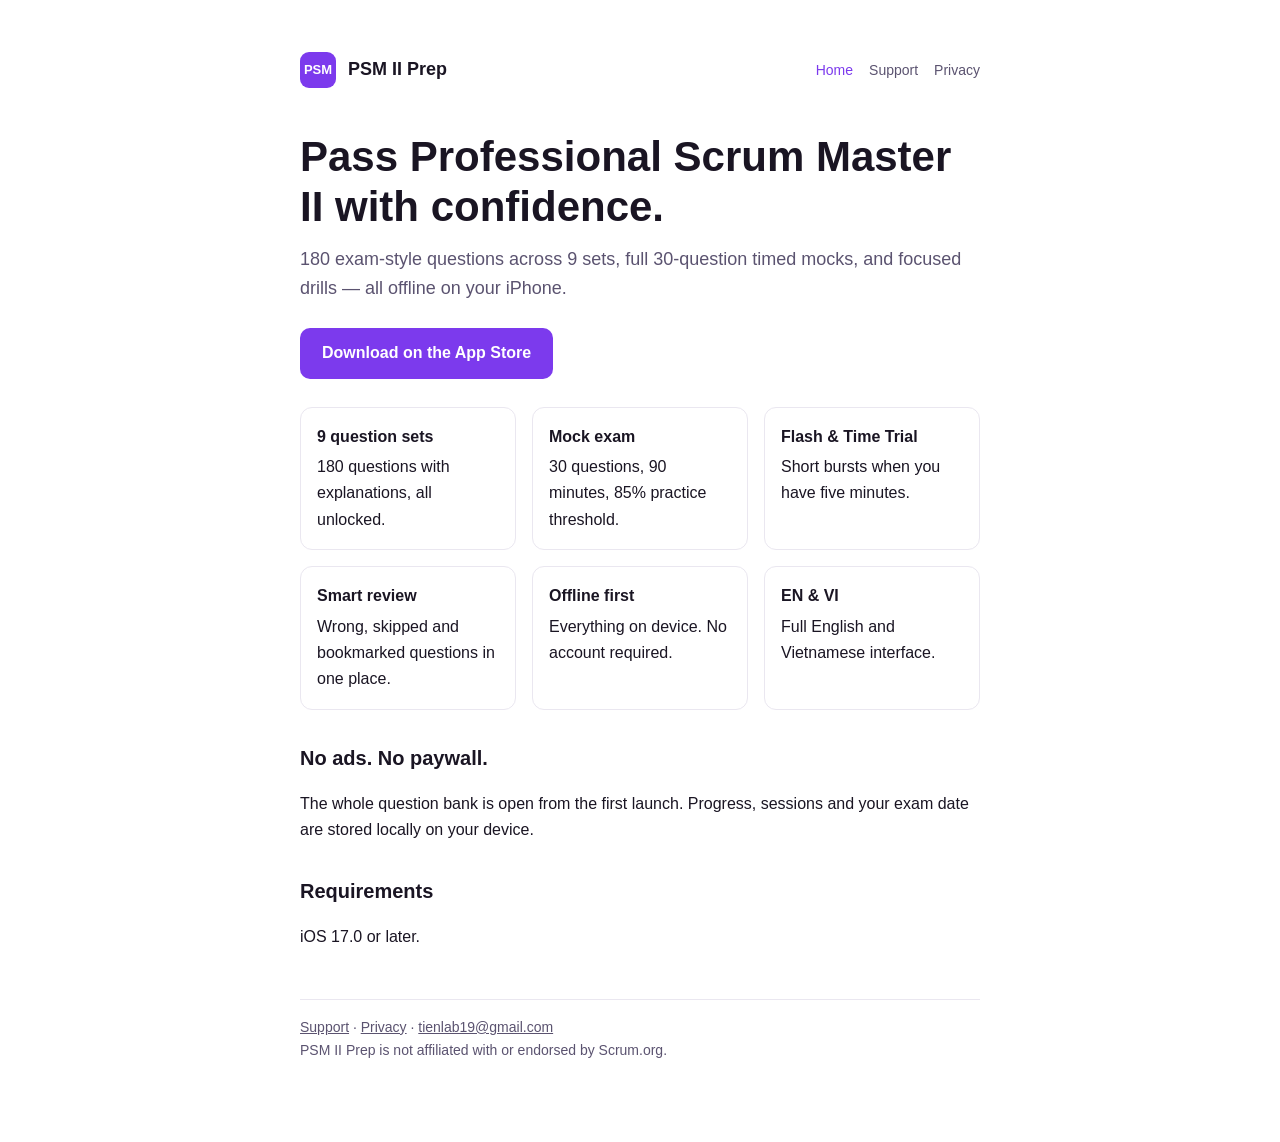
==== index.html @ cbecf3bd "Landing, support and privacy pages" ====
<!doctype html><html lang="en"><meta charset="utf-8">
<meta name="viewport" content="width=device-width,initial-scale=1">
<title>PSM II Prep — Professional Scrum Master II practice</title>
<meta name="description" content="180 Professional Scrum Master II practice questions, timed mock exams, flash challenges. Offline, no ads, no paywall.">
<link rel="stylesheet" href="style.css">
<div class="wrap">
<header><span class="logo">PSM</span><b>PSM II Prep</b>
<nav style="margin-left:auto"><a href="/" aria-current="page">Home</a><a href="/support.html">Support</a><a href="/privacy.html">Privacy</a></nav></header>

<h1>Pass Professional Scrum Master II with confidence.</h1>
<p class="lead">180 exam-style questions across 9 sets, full 30-question timed mocks, and focused drills — all offline on your iPhone.</p>
<p><a class="btn" href="#">Download on the App Store</a></p>

<div class="grid">
<div class="card"><b>9 question sets</b>180 questions with explanations, all unlocked.</div>
<div class="card"><b>Mock exam</b>30 questions, 90 minutes, 85% practice threshold.</div>
<div class="card"><b>Flash &amp; Time Trial</b>Short bursts when you have five minutes.</div>
<div class="card"><b>Smart review</b>Wrong, skipped and bookmarked questions in one place.</div>
<div class="card"><b>Offline first</b>Everything on device. No account required.</div>
<div class="card"><b>EN &amp; VI</b>Full English and Vietnamese interface.</div>
</div>

<h2>No ads. No paywall.</h2>
<p>The whole question bank is open from the first launch. Progress, sessions and your exam date are stored locally on your device.</p>

<h2>Requirements</h2>
<p>iOS 17.0 or later.</p>

<footer><a href="/support.html">Support</a> · <a href="/privacy.html">Privacy</a> · <a href="mailto:tienlab19@gmail.com">tienlab19@gmail.com</a><br>PSM II Prep is not affiliated with or endorsed by Scrum.org.</footer>
</div></html>
---- style.css ----
:root { --p:#7C3AED; --t:#1a1523; --m:#5b5370; }
* { box-sizing:border-box }
body { margin:0; font:16px/1.65 -apple-system,BlinkMacSystemFont,"Segoe UI",Roboto,sans-serif; color:var(--t); background:#fff }
.wrap { max-width:720px; margin:0 auto; padding:32px 20px 80px }
header { display:flex; align-items:center; gap:12px; padding:20px 0 }
header b { font-size:18px }
nav a { color:var(--m); text-decoration:none; margin-left:16px; font-size:14px }
nav a:hover, nav a[aria-current] { color:var(--p) }
.logo { width:36px; height:36px; border-radius:9px; background:var(--p); color:#fff; display:grid; place-items:center; font-weight:700; font-size:13px }
h1 { font-size:clamp(28px,5vw,42px); line-height:1.2; margin:24px 0 12px }
h2 { font-size:20px; margin:32px 0 8px }
.lead { font-size:18px; color:var(--m); margin:0 0 24px }
.btn { display:inline-block; background:var(--p); color:#fff; text-decoration:none; padding:12px 22px; border-radius:10px; font-weight:600 }
ul { padding-left:20px } li { margin:6px 0 }
.grid { display:grid; gap:16px; grid-template-columns:repeat(auto-fit,minmax(200px,1fr)); margin:28px 0 }
.card { border:1px solid #eae7f0; border-radius:12px; padding:16px }
.card b { display:block; margin-bottom:4px }
footer { border-top:1px solid #eae7f0; margin-top:48px; padding-top:16px; color:var(--m); font-size:14px }
footer a { color:var(--m) }
code { background:#f4f1fa; padding:2px 6px; border-radius:5px; font-size:14px }
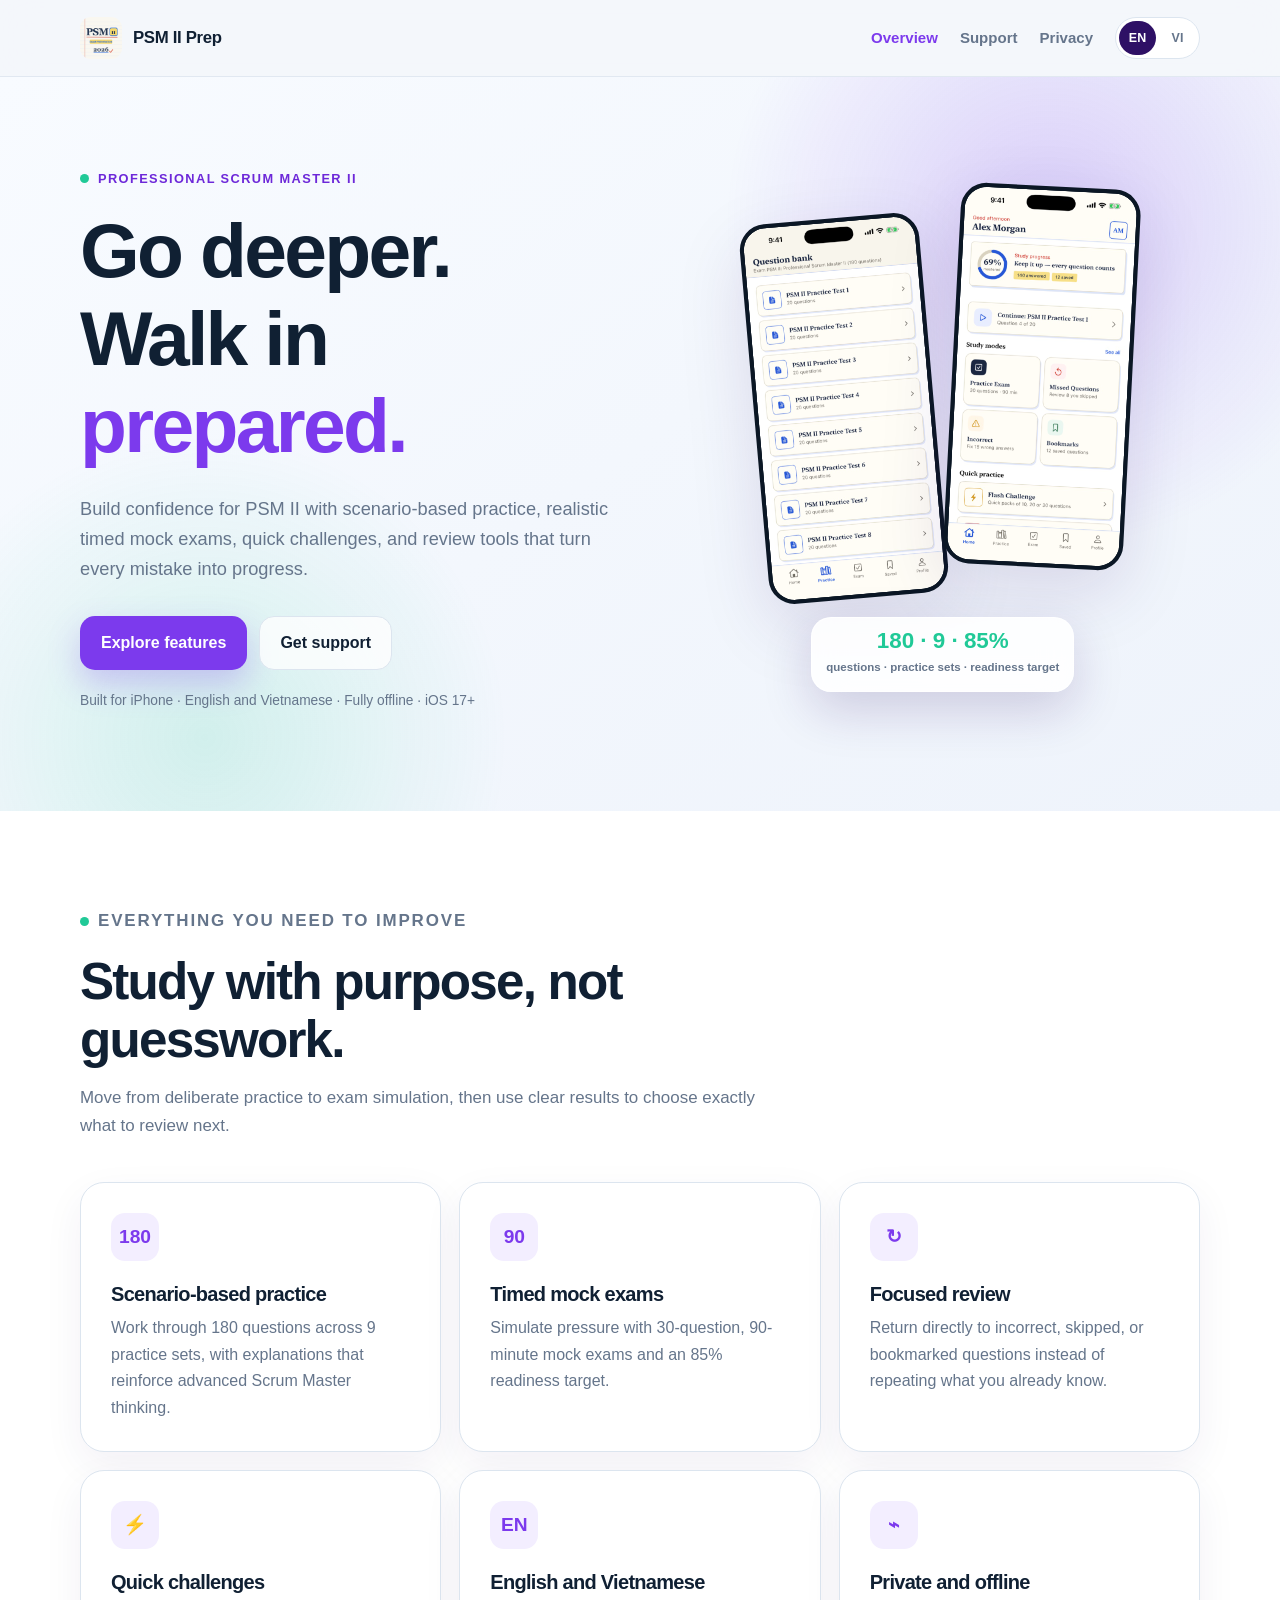
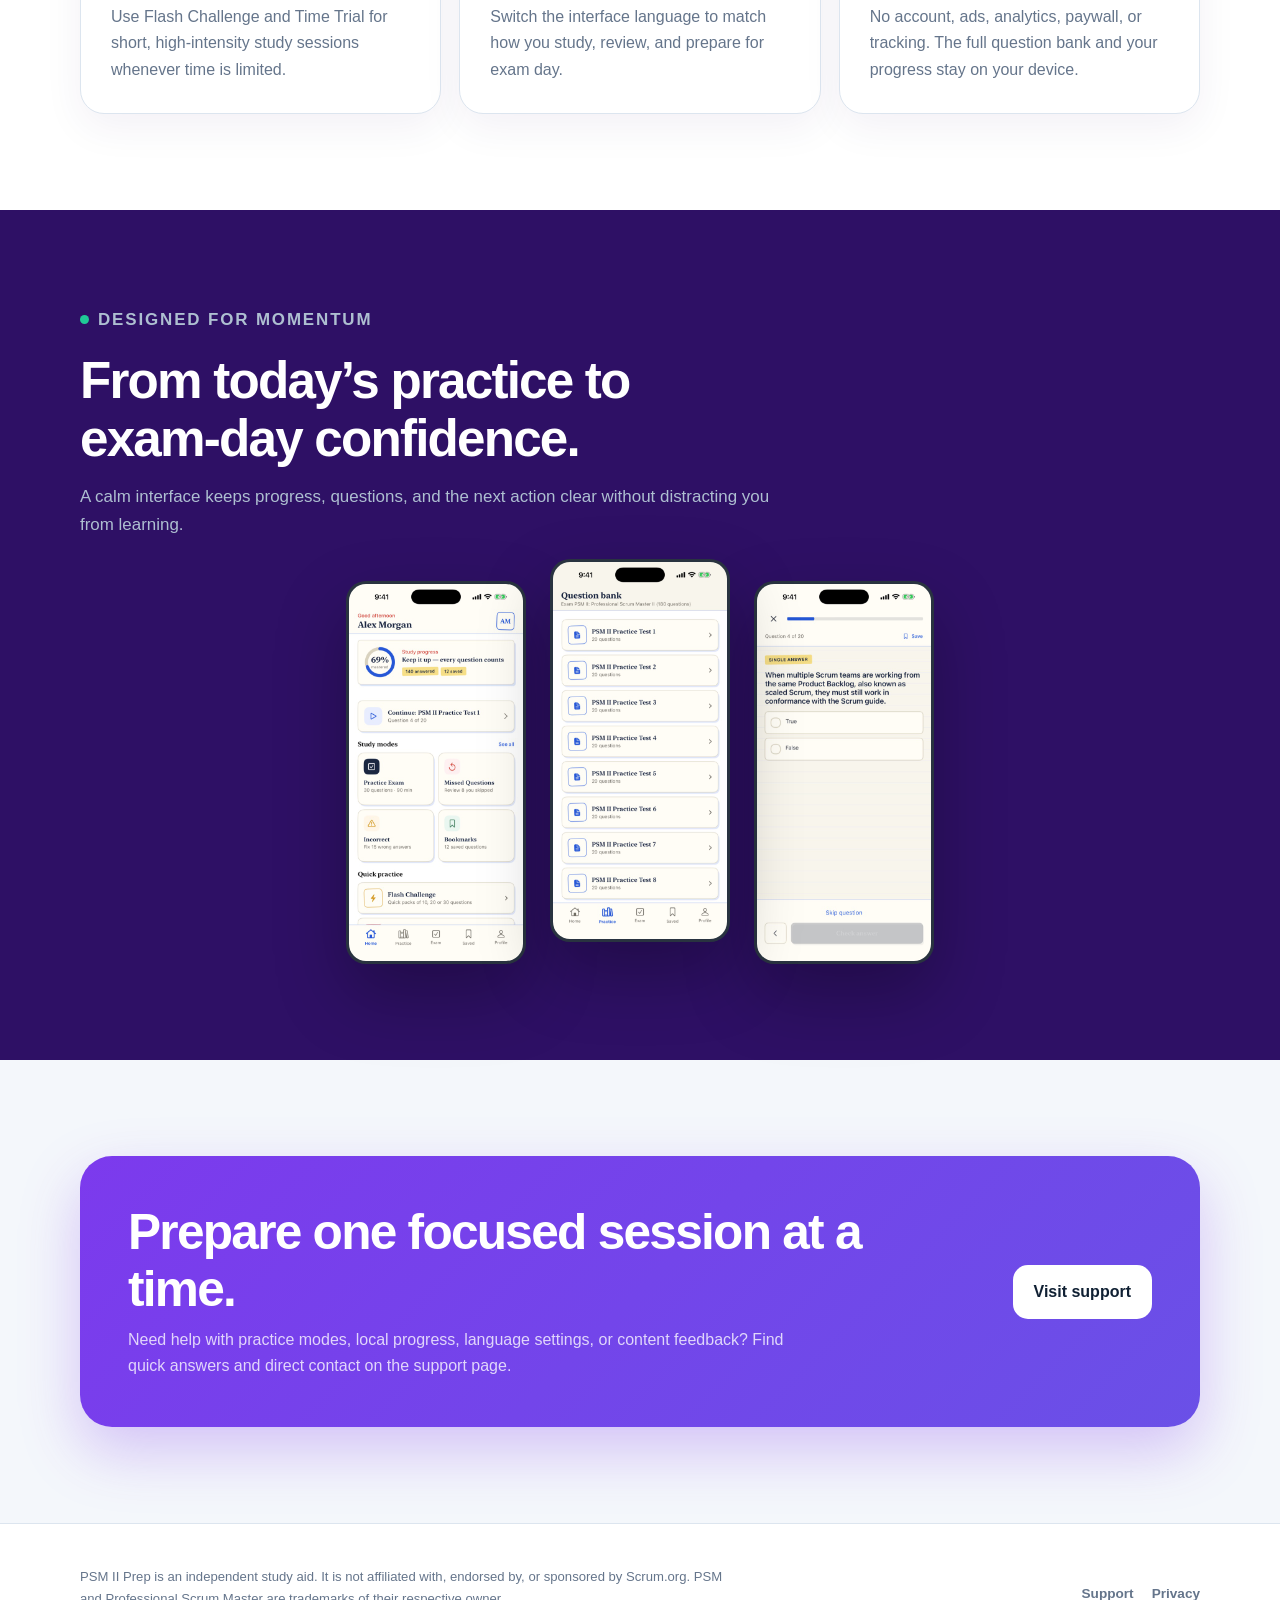
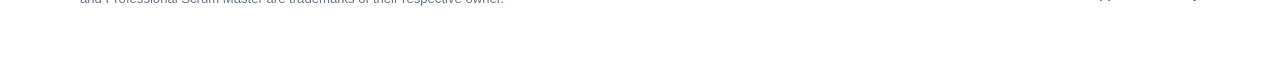
==== commit 421a062f: "Redesign PSM II Prep landing pages" ====
--- a/index.html
+++ b/index.html
@@ -1,30 +1,161 @@
-<!doctype html><html lang="en"><meta charset="utf-8">
-<meta name="viewport" content="width=device-width,initial-scale=1">
-<title>PSM II Prep — Professional Scrum Master II practice</title>
-<meta name="description" content="180 Professional Scrum Master II practice questions, timed mock exams, flash challenges. Offline, no ads, no paywall.">
-<link rel="stylesheet" href="style.css">
-<div class="wrap">
-<header><span class="logo">PSM</span><b>PSM II Prep</b>
-<nav style="margin-left:auto"><a href="/" aria-current="page">Home</a><a href="/support.html">Support</a><a href="/privacy.html">Privacy</a></nav></header>
+<!doctype html>
+<html lang="en">
+<head>
+  <meta charset="utf-8">
+  <meta name="viewport" content="width=device-width, initial-scale=1">
+  <meta name="description" content="PSM II Prep helps you prepare for Professional Scrum Master II with 180 practice questions, timed mock exams, quick challenges, and focused review.">
+  <meta name="theme-color" content="#2e1065">
+  <meta property="og:title" content="PSM II Prep — Focused PSM II preparation">
+  <meta property="og:description" content="Practice with purpose. Simulate exam day. Review what matters.">
+  <meta property="og:type" content="website">
+  <meta property="og:image" content="assets/app-icon.png">
+  <title data-page-title-en="PSM II Prep — Focused PSM II preparation" data-page-title-vi="PSM II Prep — Luyện thi PSM II tập trung">PSM II Prep — Focused PSM II preparation</title>
+  <link rel="icon" href="assets/app-icon.png">
+  <link rel="canonical" href="https://tienlab19.github.io/psm2-site/">
+  <link rel="stylesheet" href="assets/style.css?v=20260925">
+  <script src="assets/site.js" defer></script>
+</head>
+<body data-language="en">
+  <a class="skip-link" href="#main">Skip to content</a>
+  <header class="site-header">
+    <nav class="nav container" aria-label="Main navigation">
+      <a class="brand" href="index.html">
+        <img src="assets/app-icon.png" alt="" width="42" height="42">
+        <span>PSM II Prep</span>
+      </a>
+      <div class="nav-actions">
+        <div class="nav-links">
+          <a href="index.html" aria-current="page"><span data-copy="en">Overview</span><span data-copy="vi">Tổng quan</span></a>
+          <a href="support.html"><span data-copy="en">Support</span><span data-copy="vi">Hỗ trợ</span></a>
+          <a href="privacy.html"><span data-copy="en">Privacy</span><span data-copy="vi">Quyền riêng tư</span></a>
+        </div>
+        <div class="language-switcher" aria-label="Language">
+          <button type="button" data-language-button="en" aria-pressed="true">EN</button>
+          <button type="button" data-language-button="vi" aria-pressed="false">VI</button>
+        </div>
+      </div>
+    </nav>
+  </header>
 
-<h1>Pass Professional Scrum Master II with confidence.</h1>
-<p class="lead">180 exam-style questions across 9 sets, full 30-question timed mocks, and focused drills — all offline on your iPhone.</p>
-<p><a class="btn" href="#">Download on the App Store</a></p>
+  <main id="main">
+    <section class="hero">
+      <div class="hero-grid container">
+        <div>
+          <p class="eyebrow">Professional Scrum Master II</p>
+          <div data-copy="en">
+            <h1>Go deeper. Walk in <span>prepared.</span></h1>
+            <p class="hero-copy">Build confidence for PSM II with scenario-based practice, realistic timed mock exams, quick challenges, and review tools that turn every mistake into progress.</p>
+          </div>
+          <div data-copy="vi">
+            <h1>Hiểu sâu hơn. Vào thi <span>tự tin.</span></h1>
+            <p class="hero-copy">Tự tin chinh phục PSM II với câu hỏi tình huống, đề thi có giờ, thử thách nhanh và công cụ ôn tập giúp biến mỗi lỗi sai thành tiến bộ.</p>
+          </div>
+          <div class="button-row">
+            <a class="button button-primary" href="#features"><span data-copy="en">Explore features</span><span data-copy="vi">Khám phá tính năng</span></a>
+            <a class="button button-secondary" href="support.html"><span data-copy="en">Get support</span><span data-copy="vi">Nhận hỗ trợ</span></a>
+          </div>
+          <p class="hero-note"><span data-copy="en">Built for iPhone · English and Vietnamese · Fully offline · iOS 17+</span><span data-copy="vi">Dành cho iPhone · Tiếng Anh và tiếng Việt · Hoàn toàn ngoại tuyến · iOS 17+</span></p>
+        </div>
+        <div class="phone-stage" aria-label="PSM II Prep app screenshots">
+          <div class="phone phone-secondary"><img src="assets/exam.jpg" alt="PSM II Prep question bank" width="560" height="1217"></div>
+          <div class="phone phone-primary"><img src="assets/home.jpg" alt="PSM II Prep study dashboard" width="560" height="1217"></div>
+          <div class="stat-card"><strong>180 · 9 · 85%</strong><span data-copy="en">questions · practice sets · readiness target</span><span data-copy="vi">câu hỏi · bộ luyện tập · mục tiêu sẵn sàng</span></div>
+        </div>
+      </div>
+    </section>
 
-<div class="grid">
-<div class="card"><b>9 question sets</b>180 questions with explanations, all unlocked.</div>
-<div class="card"><b>Mock exam</b>30 questions, 90 minutes, 85% practice threshold.</div>
-<div class="card"><b>Flash &amp; Time Trial</b>Short bursts when you have five minutes.</div>
-<div class="card"><b>Smart review</b>Wrong, skipped and bookmarked questions in one place.</div>
-<div class="card"><b>Offline first</b>Everything on device. No account required.</div>
-<div class="card"><b>EN &amp; VI</b>Full English and Vietnamese interface.</div>
-</div>
+    <section class="section section-white" id="features">
+      <div class="container">
+        <div class="section-heading" data-copy="en">
+          <p class="eyebrow">Everything you need to improve</p>
+          <h2>Study with purpose, not guesswork.</h2>
+          <p>Move from deliberate practice to exam simulation, then use clear results to choose exactly what to review next.</p>
+        </div>
+        <div class="section-heading" data-copy="vi">
+          <p class="eyebrow">Đủ công cụ để tiến bộ</p>
+          <h2>Học có mục tiêu, không học mò.</h2>
+          <p>Đi từ luyện tập có chủ đích đến mô phỏng bài thi, rồi dùng kết quả rõ ràng để biết chính xác nội dung cần ôn tiếp.</p>
+        </div>
+        <div class="feature-grid">
+          <article class="feature-card">
+            <span class="icon">180</span>
+            <h3><span data-copy="en">Scenario-based practice</span><span data-copy="vi">Luyện câu hỏi tình huống</span></h3>
+            <p><span data-copy="en">Work through 180 questions across 9 practice sets, with explanations that reinforce advanced Scrum Master thinking.</span><span data-copy="vi">Luyện 180 câu hỏi trong 9 bộ đề, kèm giải thích giúp củng cố tư duy Scrum Master nâng cao.</span></p>
+          </article>
+          <article class="feature-card">
+            <span class="icon">90</span>
+            <h3><span data-copy="en">Timed mock exams</span><span data-copy="vi">Thi thử có giờ</span></h3>
+            <p><span data-copy="en">Simulate pressure with 30-question, 90-minute mock exams and an 85% readiness target.</span><span data-copy="vi">Mô phỏng áp lực với đề thi thử 30 câu trong 90 phút và mục tiêu sẵn sàng 85%.</span></p>
+          </article>
+          <article class="feature-card">
+            <span class="icon">↻</span>
+            <h3><span data-copy="en">Focused review</span><span data-copy="vi">Ôn tập trọng tâm</span></h3>
+            <p><span data-copy="en">Return directly to incorrect, skipped, or bookmarked questions instead of repeating what you already know.</span><span data-copy="vi">Quay lại ngay câu sai, câu bỏ qua hoặc câu đã đánh dấu thay vì lặp lại nội dung bạn đã nắm.</span></p>
+          </article>
+          <article class="feature-card">
+            <span class="icon">⚡</span>
+            <h3><span data-copy="en">Quick challenges</span><span data-copy="vi">Thử thách nhanh</span></h3>
+            <p><span data-copy="en">Use Flash Challenge and Time Trial for short, high-intensity study sessions whenever time is limited.</span><span data-copy="vi">Dùng Flash Challenge và Time Trial cho các phiên luyện ngắn, cường độ cao khi thời gian có hạn.</span></p>
+          </article>
+          <article class="feature-card">
+            <span class="icon">EN</span>
+            <h3><span data-copy="en">English and Vietnamese</span><span data-copy="vi">Tiếng Anh và tiếng Việt</span></h3>
+            <p><span data-copy="en">Switch the interface language to match how you study, review, and prepare for exam day.</span><span data-copy="vi">Chuyển ngôn ngữ giao diện phù hợp với cách bạn học, ôn tập và chuẩn bị cho ngày thi.</span></p>
+          </article>
+          <article class="feature-card">
+            <span class="icon">⌁</span>
+            <h3><span data-copy="en">Private and offline</span><span data-copy="vi">Riêng tư và ngoại tuyến</span></h3>
+            <p><span data-copy="en">No account, ads, analytics, paywall, or tracking. The full question bank and your progress stay on your device.</span><span data-copy="vi">Không tài khoản, quảng cáo, phân tích, paywall hay theo dõi. Toàn bộ câu hỏi và tiến độ ở lại trên thiết bị.</span></p>
+          </article>
+        </div>
+      </div>
+    </section>
 
-<h2>No ads. No paywall.</h2>
-<p>The whole question bank is open from the first launch. Progress, sessions and your exam date are stored locally on your device.</p>
+    <section class="section section-dark">
+      <div class="container">
+        <div class="section-heading" data-copy="en">
+          <p class="eyebrow">Designed for momentum</p>
+          <h2>From today’s practice to exam-day confidence.</h2>
+          <p>A calm interface keeps progress, questions, and the next action clear without distracting you from learning.</p>
+        </div>
+        <div class="section-heading" data-copy="vi">
+          <p class="eyebrow">Thiết kế để duy trì đà học</p>
+          <h2>Từ buổi luyện hôm nay đến sự tự tin ngày thi.</h2>
+          <p>Giao diện rõ ràng giữ tiến độ, câu hỏi và bước tiếp theo luôn dễ thấy mà không làm bạn phân tâm.</p>
+        </div>
+        <div class="screenshots" role="region" aria-label="PSM II Prep screenshots" tabindex="0">
+          <div class="screenshot-card"><img src="assets/home.jpg" alt="Study progress and practice modes" width="560" height="1217" loading="lazy"></div>
+          <div class="screenshot-card"><img src="assets/exam.jpg" alt="PSM II question bank and practice sets" width="560" height="1217" loading="lazy"></div>
+          <div class="screenshot-card"><img src="assets/results.jpg" alt="Practice result and answer review" width="560" height="1217" loading="lazy"></div>
+        </div>
+      </div>
+    </section>
 
-<h2>Requirements</h2>
-<p>iOS 17.0 or later.</p>
+    <section class="section">
+      <div class="container">
+        <div class="cta-panel">
+          <div data-copy="en">
+            <h2>Prepare one focused session at a time.</h2>
+            <p>Need help with practice modes, local progress, language settings, or content feedback? Find quick answers and direct contact on the support page.</p>
+          </div>
+          <div data-copy="vi">
+            <h2>Tiến bộ qua từng phiên học tập trung.</h2>
+            <p>Cần trợ giúp về chế độ luyện, tiến độ trên máy, ngôn ngữ hoặc góp ý nội dung? Trang hỗ trợ có câu trả lời nhanh và kênh liên hệ trực tiếp.</p>
+          </div>
+          <a class="button" href="support.html"><span data-copy="en">Visit support</span><span data-copy="vi">Đến trang hỗ trợ</span></a>
+        </div>
+      </div>
+    </section>
+  </main>
 
-<footer><a href="/support.html">Support</a> · <a href="/privacy.html">Privacy</a> · <a href="mailto:tienlab19@gmail.com">tienlab19@gmail.com</a><br>PSM II Prep is not affiliated with or endorsed by Scrum.org.</footer>
-</div></html>
+  <footer class="site-footer">
+    <div class="footer-grid container">
+      <p class="footer-copy"><span data-copy="en">PSM II Prep is an independent study aid. It is not affiliated with, endorsed by, or sponsored by Scrum.org. PSM and Professional Scrum Master are trademarks of their respective owner.</span><span data-copy="vi">PSM II Prep là công cụ học tập độc lập, không liên kết, không được chứng thực hoặc tài trợ bởi Scrum.org. PSM và Professional Scrum Master là nhãn hiệu của chủ sở hữu tương ứng.</span></p>
+      <div class="footer-links">
+        <a href="support.html"><span data-copy="en">Support</span><span data-copy="vi">Hỗ trợ</span></a>
+        <a href="privacy.html"><span data-copy="en">Privacy</span><span data-copy="vi">Quyền riêng tư</span></a>
+      </div>
+    </div>
+  </footer>
+</body>
+</html>
--- a/assets/style.css
+++ b/assets/style.css
@@ -0,0 +1,805 @@
+:root {
+  color-scheme: light;
+  --navy: #2e1065;
+  --navy-soft: #4c1d95;
+  --blue: #7c3aed;
+  --blue-dark: #6d28d9;
+  --blue-pale: #f3eeff;
+  --mint: #20c997;
+  --ink: #102033;
+  --muted: #65758b;
+  --line: #dce5ef;
+  --surface: #ffffff;
+  --canvas: #f4f7fb;
+  --shadow: 0 24px 70px rgba(46, 16, 101, 0.13);
+  --radius: 24px;
+}
+
+* {
+  box-sizing: border-box;
+}
+
+html {
+  scroll-behavior: smooth;
+}
+
+body {
+  margin: 0;
+  color: var(--ink);
+  background: var(--canvas);
+  font-family: -apple-system, BlinkMacSystemFont, "Segoe UI", sans-serif;
+  line-height: 1.65;
+  -webkit-font-smoothing: antialiased;
+}
+
+body[data-language="en"] [data-copy="vi"],
+body[data-language="vi"] [data-copy="en"] {
+  display: none !important;
+}
+
+a {
+  color: inherit;
+}
+
+img {
+  display: block;
+  max-width: 100%;
+  height: auto;
+}
+
+.skip-link {
+  position: fixed;
+  top: 12px;
+  left: 12px;
+  z-index: 100;
+  padding: 10px 14px;
+  border-radius: 10px;
+  color: #fff;
+  background: var(--navy);
+  transform: translateY(-160%);
+}
+
+.skip-link:focus {
+  transform: translateY(0);
+}
+
+.container {
+  width: min(1120px, calc(100% - 40px));
+  margin-inline: auto;
+}
+
+.site-header {
+  position: sticky;
+  top: 0;
+  z-index: 20;
+  border-bottom: 1px solid rgba(220, 229, 239, 0.8);
+  background: rgba(244, 247, 251, 0.9);
+  backdrop-filter: blur(18px);
+}
+
+.nav {
+  display: flex;
+  min-height: 76px;
+  align-items: center;
+  justify-content: space-between;
+  gap: 24px;
+}
+
+.brand {
+  display: inline-flex;
+  align-items: center;
+  gap: 11px;
+  color: var(--ink);
+  font-size: 1.05rem;
+  font-weight: 800;
+  text-decoration: none;
+  letter-spacing: -0.02em;
+}
+
+.brand img {
+  width: 42px;
+  height: 42px;
+  border-radius: 11px;
+}
+
+.nav-actions,
+.nav-links,
+.language-switcher {
+  display: flex;
+  align-items: center;
+}
+
+.nav-actions {
+  gap: 22px;
+}
+
+.nav-links {
+  gap: 22px;
+}
+
+.nav-links a {
+  color: var(--muted);
+  font-size: 0.94rem;
+  font-weight: 700;
+  text-decoration: none;
+}
+
+.nav-links a:hover,
+.nav-links a[aria-current="page"] {
+  color: var(--blue);
+}
+
+.language-switcher {
+  gap: 3px;
+  padding: 3px;
+  border: 1px solid var(--line);
+  border-radius: 999px;
+  background: var(--surface);
+}
+
+.language-switcher button {
+  min-width: 37px;
+  border: 0;
+  border-radius: 999px;
+  padding: 7px 9px;
+  color: var(--muted);
+  background: transparent;
+  cursor: pointer;
+  font: inherit;
+  font-size: 0.78rem;
+  font-weight: 800;
+}
+
+.language-switcher button.is-active {
+  color: #fff;
+  background: var(--navy);
+}
+
+.hero {
+  position: relative;
+  overflow: hidden;
+  padding: 88px 0 98px;
+  background:
+    radial-gradient(circle at 82% 20%, rgba(124, 58, 237, 0.22), transparent 27%),
+    radial-gradient(circle at 16% 90%, rgba(32, 201, 151, 0.16), transparent 24%),
+    linear-gradient(145deg, #f8fbff 0%, #eef3fb 100%);
+}
+
+.hero-grid {
+  display: grid;
+  grid-template-columns: 1.02fr 0.98fr;
+  align-items: center;
+  gap: 70px;
+}
+
+.eyebrow {
+  display: inline-flex;
+  align-items: center;
+  gap: 9px;
+  margin: 0 0 18px;
+  color: var(--blue-dark);
+  font-size: 0.8rem;
+  font-weight: 850;
+  letter-spacing: 0.11em;
+  text-transform: uppercase;
+}
+
+.eyebrow::before {
+  width: 9px;
+  height: 9px;
+  border-radius: 50%;
+  background: var(--mint);
+  content: "";
+}
+
+h1,
+h2,
+h3,
+p {
+  margin-top: 0;
+}
+
+h1,
+h2,
+h3 {
+  line-height: 1.14;
+  letter-spacing: -0.035em;
+}
+
+h1 {
+  max-width: 760px;
+  margin-bottom: 24px;
+  font-size: clamp(3rem, 6vw, 5.7rem);
+}
+
+.hero h1 span,
+.page-hero h1 span {
+  color: var(--blue);
+}
+
+.hero-copy {
+  max-width: 625px;
+  margin-bottom: 32px;
+  color: var(--muted);
+  font-size: 1.14rem;
+}
+
+.button-row {
+  display: flex;
+  flex-wrap: wrap;
+  gap: 12px;
+}
+
+.button {
+  display: inline-flex;
+  min-height: 52px;
+  align-items: center;
+  justify-content: center;
+  gap: 9px;
+  border: 1px solid transparent;
+  border-radius: 15px;
+  padding: 13px 20px;
+  font-weight: 800;
+  text-decoration: none;
+  transition: 160ms ease;
+}
+
+.button:hover {
+  transform: translateY(-2px);
+}
+
+.button-primary {
+  color: #fff;
+  background: var(--blue);
+  box-shadow: 0 14px 32px rgba(124, 58, 237, 0.26);
+}
+
+.button-primary:hover {
+  background: var(--blue-dark);
+}
+
+.button-secondary {
+  border-color: var(--line);
+  background: rgba(255, 255, 255, 0.78);
+}
+
+.hero-note {
+  margin: 20px 0 0;
+  color: var(--muted);
+  font-size: 0.86rem;
+}
+
+.phone-stage {
+  display: grid;
+  grid-template-columns: repeat(2, minmax(0, 1fr));
+  align-items: start;
+  gap: 18px;
+  width: min(378px, 100%);
+  margin-inline: auto;
+}
+
+.phone {
+  width: 100%;
+  overflow: hidden;
+  border: 4px solid #0b1725;
+  border-radius: 26px;
+  background: #0b1725;
+  box-shadow: var(--shadow);
+}
+
+.phone img {
+  width: 100%;
+  border-radius: 22px;
+}
+
+.phone-primary {
+  transform: rotate(3deg);
+}
+
+.phone-secondary {
+  margin-top: 32px;
+  transform: rotate(-5deg);
+}
+
+.stat-card {
+  grid-column: 1 / -1;
+  justify-self: center;
+  text-align: center;
+  border: 1px solid rgba(255, 255, 255, 0.75);
+  border-radius: 20px;
+  padding: 12px 14px;
+  background: rgba(255, 255, 255, 0.88);
+  box-shadow: 0 18px 50px rgba(46, 16, 101, 0.18);
+  backdrop-filter: blur(16px);
+}
+
+.stat-card strong {
+  display: block;
+  color: var(--mint);
+  font-size: 1.4rem;
+  line-height: 1;
+}
+
+.stat-card span {
+  color: var(--muted);
+  font-size: 0.72rem;
+  font-weight: 700;
+}
+
+.section {
+  padding: 96px 0;
+}
+
+.section-white {
+  background: var(--surface);
+}
+
+.section-dark {
+  color: #fff;
+  background: var(--navy);
+}
+
+.section-heading {
+  max-width: 690px;
+  margin-bottom: 42px;
+}
+
+.section-heading h2 {
+  margin-bottom: 14px;
+  font-size: clamp(2.2rem, 4vw, 3.5rem);
+}
+
+.section-heading p {
+  color: var(--muted);
+  font-size: 1.06rem;
+}
+
+.section-dark .section-heading p {
+  color: #aebfd1;
+}
+
+.feature-grid {
+  display: grid;
+  grid-template-columns: repeat(3, 1fr);
+  gap: 18px;
+}
+
+.feature-card,
+.info-card,
+.contact-card {
+  border: 1px solid var(--line);
+  border-radius: var(--radius);
+  background: var(--surface);
+  box-shadow: 0 14px 40px rgba(46, 16, 101, 0.06);
+}
+
+.feature-card {
+  padding: 30px;
+}
+
+.feature-card .icon {
+  display: grid;
+  width: 48px;
+  height: 48px;
+  margin-bottom: 22px;
+  place-items: center;
+  border-radius: 14px;
+  color: var(--blue);
+  background: var(--blue-pale);
+  font-size: 1.2rem;
+  font-weight: 900;
+}
+
+.feature-card h3 {
+  margin-bottom: 10px;
+  font-size: 1.25rem;
+}
+
+.feature-card p,
+.info-card p,
+.contact-card p {
+  margin-bottom: 0;
+  color: var(--muted);
+}
+
+.screenshots {
+  display: grid;
+  grid-template-columns: repeat(3, minmax(0, 1fr));
+  align-items: end;
+  gap: 24px;
+  max-width: 588px;
+  margin-inline: auto;
+}
+
+.screenshot-card {
+  overflow: hidden;
+  border: 3px solid rgba(255, 255, 255, 0.12);
+  border-radius: 20px;
+  background: #0b1725;
+  box-shadow: 0 30px 70px rgba(0, 0, 0, 0.28);
+}
+
+.screenshot-card img {
+  width: 100%;
+}
+
+.screenshot-card:nth-child(2) {
+  transform: translateY(-22px);
+}
+
+.cta-panel {
+  display: grid;
+  grid-template-columns: 1fr auto;
+  align-items: center;
+  gap: 34px;
+  border-radius: 32px;
+  padding: 48px;
+  color: #fff;
+  background: linear-gradient(135deg, var(--blue), #6a50e7);
+  box-shadow: 0 24px 60px rgba(124, 58, 237, 0.28);
+}
+
+.cta-panel h2 {
+  margin-bottom: 9px;
+  font-size: clamp(2rem, 4vw, 3.1rem);
+}
+
+.cta-panel p {
+  max-width: 690px;
+  margin-bottom: 0;
+  color: rgba(255, 255, 255, 0.78);
+}
+
+.cta-panel .button {
+  color: var(--ink);
+  background: #fff;
+}
+
+.page-hero {
+  padding: 86px 0 66px;
+  text-align: center;
+  background:
+    radial-gradient(circle at 50% -10%, rgba(124, 58, 237, 0.18), transparent 42%),
+    linear-gradient(180deg, #f8fbff, var(--canvas));
+}
+
+.page-hero .eyebrow {
+  justify-content: center;
+}
+
+.page-hero h1 {
+  margin-inline: auto;
+  font-size: clamp(2.8rem, 6vw, 5rem);
+}
+
+.page-hero p {
+  max-width: 720px;
+  margin: 0 auto;
+  color: var(--muted);
+  font-size: 1.1rem;
+}
+
+.support-grid {
+  display: grid;
+  grid-template-columns: 0.72fr 1.28fr;
+  gap: 28px;
+  align-items: start;
+}
+
+.contact-card,
+.info-card {
+  padding: 30px;
+}
+
+.contact-card {
+  position: sticky;
+  top: 104px;
+}
+
+.contact-card img {
+  width: 72px;
+  height: 72px;
+  margin-bottom: 22px;
+  border-radius: 18px;
+}
+
+.contact-card h2,
+.info-card h2 {
+  margin-bottom: 12px;
+  font-size: 1.65rem;
+}
+
+.contact-card .button {
+  width: 100%;
+  margin-top: 22px;
+}
+
+.faq-list {
+  display: grid;
+  gap: 12px;
+}
+
+.faq-list details {
+  border: 1px solid var(--line);
+  border-radius: 18px;
+  background: var(--surface);
+  box-shadow: 0 9px 30px rgba(46, 16, 101, 0.05);
+}
+
+.faq-list summary {
+  position: relative;
+  padding: 23px 56px 23px 24px;
+  cursor: pointer;
+  font-weight: 800;
+  list-style: none;
+}
+
+.faq-list summary::-webkit-details-marker {
+  display: none;
+}
+
+.faq-list summary::after {
+  position: absolute;
+  top: 19px;
+  right: 22px;
+  color: var(--blue);
+  content: "+";
+  font-size: 1.5rem;
+  line-height: 1;
+}
+
+.faq-list details[open] summary::after {
+  content: "−";
+}
+
+.faq-answer {
+  padding: 0 24px 23px;
+  color: var(--muted);
+}
+
+.faq-answer p:last-child,
+.faq-answer ul:last-child {
+  margin-bottom: 0;
+}
+
+.legal-layout {
+  display: grid;
+  grid-template-columns: 230px minmax(0, 760px);
+  justify-content: center;
+  gap: 46px;
+  align-items: start;
+}
+
+.legal-toc {
+  position: sticky;
+  top: 104px;
+  padding: 22px;
+  border: 1px solid var(--line);
+  border-radius: 18px;
+  background: var(--surface);
+}
+
+.legal-toc strong {
+  display: block;
+  margin-bottom: 10px;
+}
+
+.legal-toc a {
+  display: block;
+  padding: 5px 0;
+  color: var(--muted);
+  font-size: 0.88rem;
+  font-weight: 650;
+  text-decoration: none;
+}
+
+.legal-toc a:hover {
+  color: var(--blue);
+}
+
+.legal-document {
+  border: 1px solid var(--line);
+  border-radius: 28px;
+  padding: clamp(28px, 5vw, 54px);
+  background: var(--surface);
+  box-shadow: 0 18px 50px rgba(46, 16, 101, 0.06);
+}
+
+.legal-document section + section {
+  margin-top: 42px;
+  padding-top: 42px;
+  border-top: 1px solid var(--line);
+}
+
+.legal-document h2 {
+  margin-bottom: 14px;
+  font-size: 1.7rem;
+}
+
+.legal-document h3 {
+  margin: 25px 0 8px;
+  font-size: 1.08rem;
+}
+
+.legal-document p,
+.legal-document li {
+  color: #4f6074;
+}
+
+.legal-document li + li {
+  margin-top: 8px;
+}
+
+.notice {
+  margin: 0 0 30px;
+  border-left: 4px solid var(--blue);
+  border-radius: 0 14px 14px 0;
+  padding: 16px 18px;
+  color: var(--navy);
+  background: var(--blue-pale);
+}
+
+.site-footer {
+  padding: 42px 0;
+  border-top: 1px solid var(--line);
+  background: var(--surface);
+}
+
+.footer-grid {
+  display: flex;
+  align-items: center;
+  justify-content: space-between;
+  gap: 28px;
+}
+
+.footer-copy {
+  max-width: 650px;
+  color: var(--muted);
+  font-size: 0.82rem;
+}
+
+.footer-links {
+  display: flex;
+  flex-wrap: wrap;
+  gap: 18px;
+}
+
+.footer-links a {
+  color: var(--muted);
+  font-size: 0.85rem;
+  font-weight: 700;
+  text-decoration: none;
+}
+
+.footer-links a:hover {
+  color: var(--blue);
+}
+
+@media (max-width: 900px) {
+  .nav-links {
+    display: none;
+  }
+
+  .hero-grid,
+  .support-grid,
+  .legal-layout {
+    grid-template-columns: 1fr;
+  }
+
+  .hero {
+    padding-top: 64px;
+  }
+
+  .feature-grid {
+    grid-template-columns: repeat(2, 1fr);
+  }
+
+  .contact-card,
+  .legal-toc {
+    position: static;
+  }
+
+  .legal-toc {
+    display: none;
+  }
+}
+
+@media (max-width: 680px) {
+  .container {
+    width: min(100% - 28px, 1120px);
+  }
+
+  .site-header .nav {
+    min-height: 68px;
+  }
+
+  .brand span {
+    display: none;
+  }
+
+  .nav-actions {
+    gap: 10px;
+  }
+
+  .hero,
+  .section {
+    padding: 70px 0;
+  }
+
+  .hero-grid {
+    gap: 45px;
+  }
+
+  h1 {
+    font-size: clamp(2.75rem, 14vw, 4.4rem);
+  }
+
+  .phone-stage {
+    width: min(320px, 100% - 24px);
+  }
+
+  .phone {
+    border-width: 3px;
+    border-radius: 20px;
+  }
+
+  .phone img {
+    border-radius: 16px;
+  }
+
+  .feature-grid {
+    grid-template-columns: 1fr;
+  }
+
+  .screenshots {
+    grid-template-columns: none;
+    grid-auto-flow: column;
+    grid-auto-columns: 180px;
+    gap: 16px;
+    overflow-x: auto;
+    padding: 8px 8px 24px;
+    scroll-snap-type: x proximity;
+  }
+
+  .screenshot-card {
+    scroll-snap-align: center;
+  }
+
+  .screenshot-card:nth-child(2) {
+    transform: none;
+  }
+
+  .cta-panel {
+    grid-template-columns: 1fr;
+    padding: 32px 25px;
+  }
+
+  .cta-panel .button {
+    width: 100%;
+  }
+
+  .page-hero {
+    padding: 62px 0 45px;
+  }
+
+  .legal-document {
+    border-radius: 22px;
+  }
+
+  .footer-grid {
+    align-items: flex-start;
+    flex-direction: column;
+  }
+}
+
+@media (prefers-reduced-motion: reduce) {
+  html {
+    scroll-behavior: auto;
+  }
+
+  *,
+  *::before,
+  *::after {
+    transition-duration: 0.01ms !important;
+  }
+}
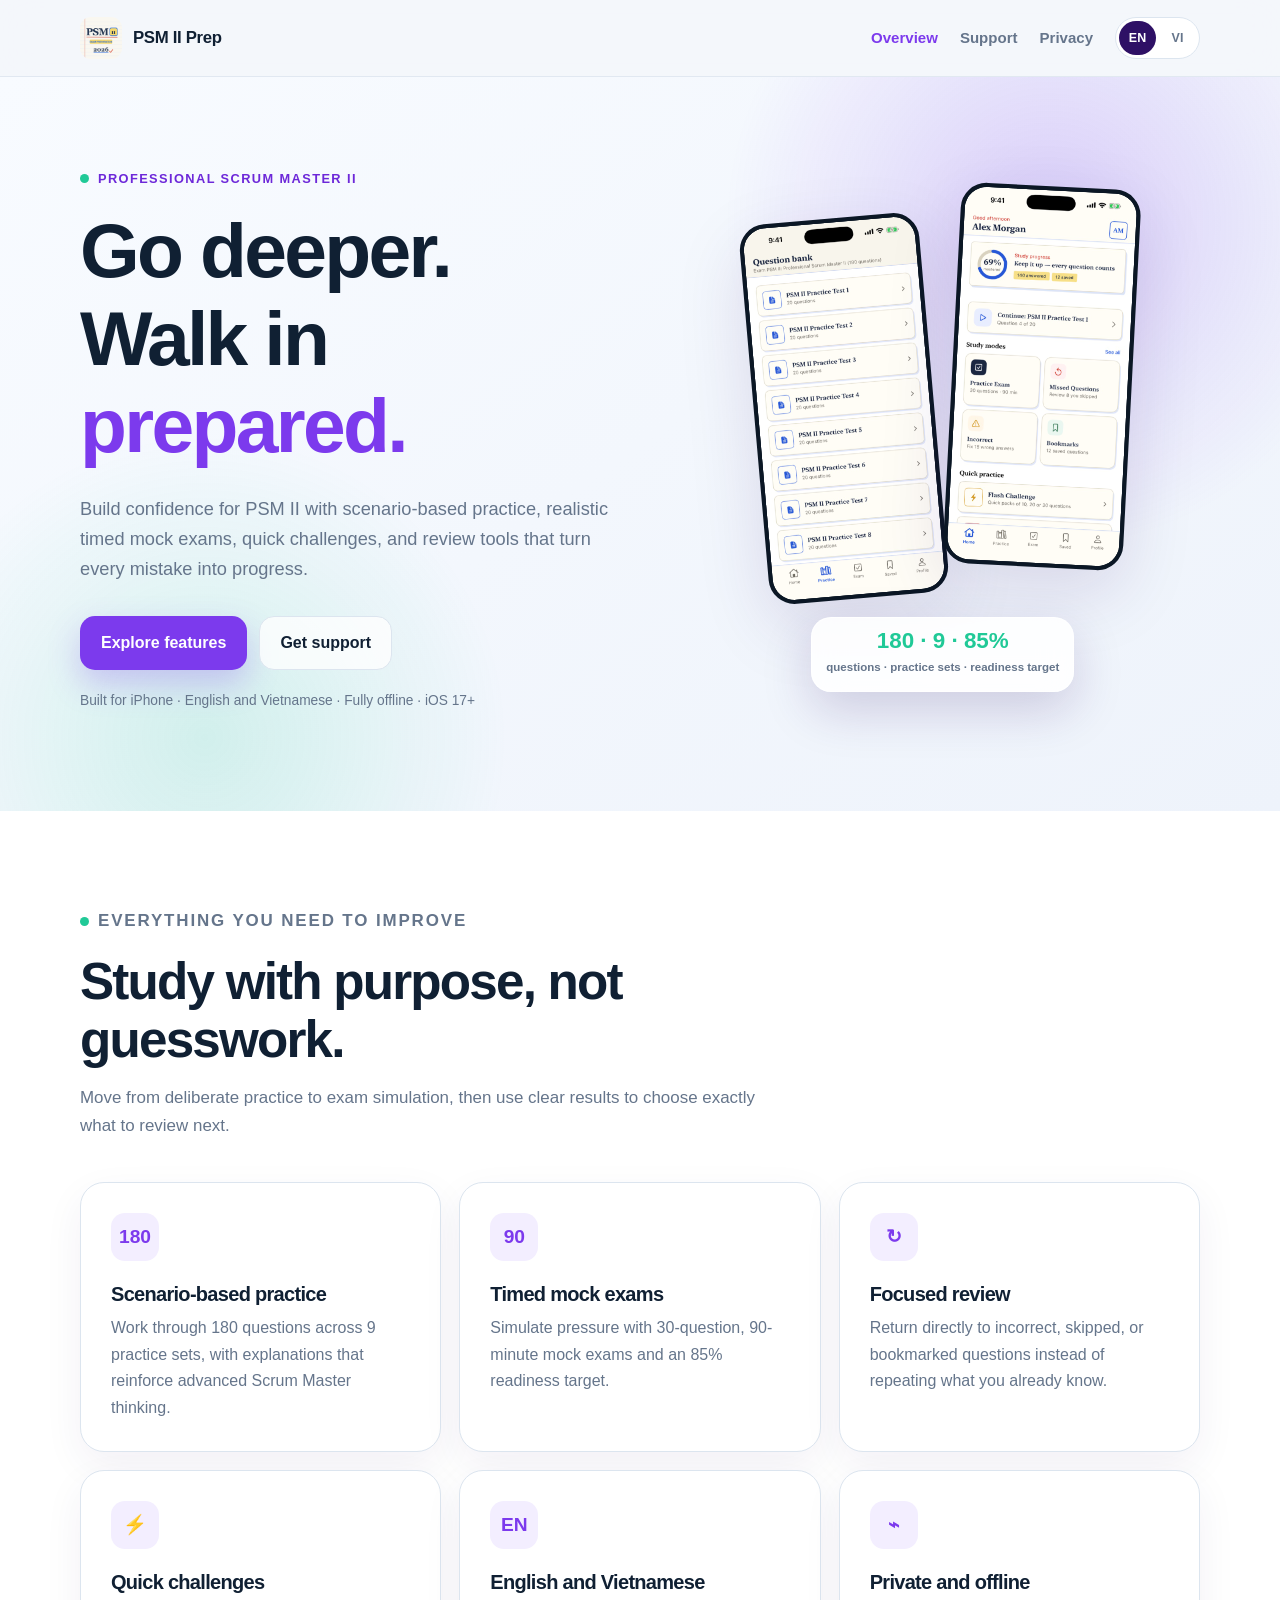
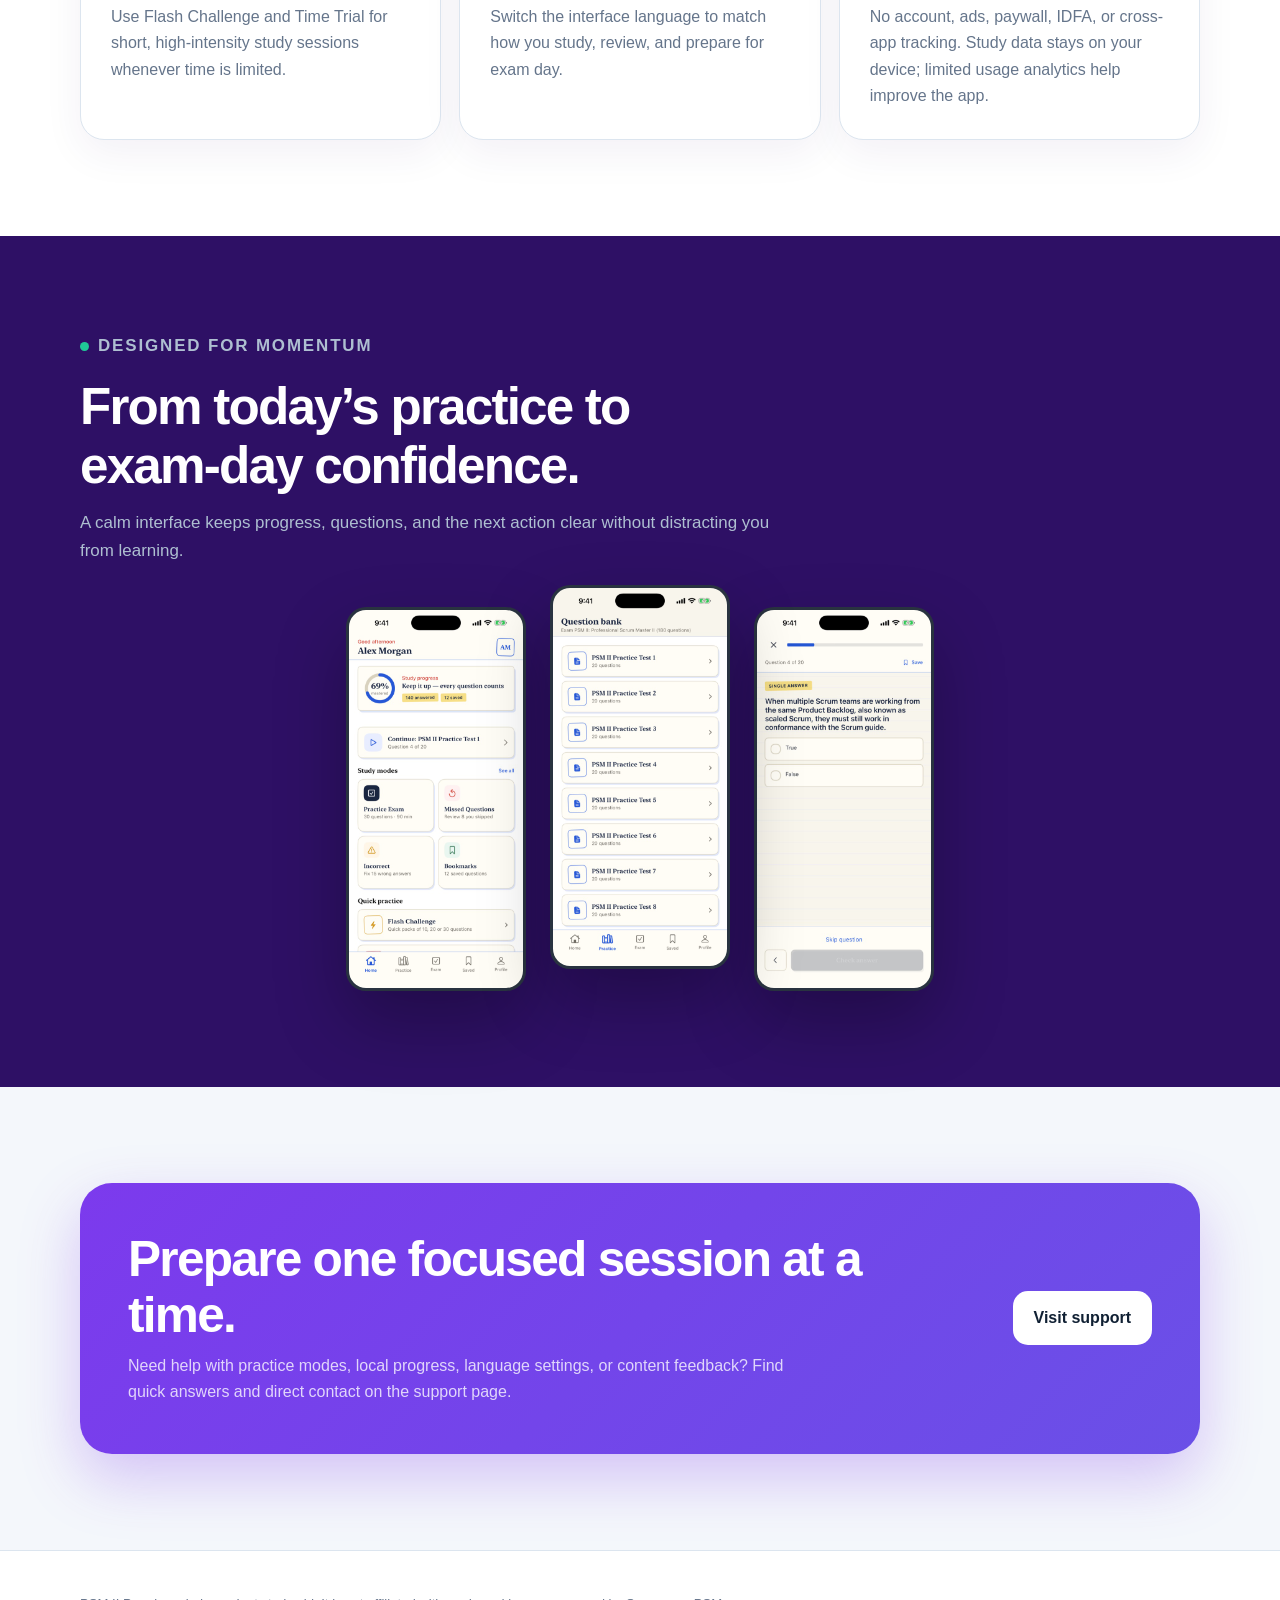
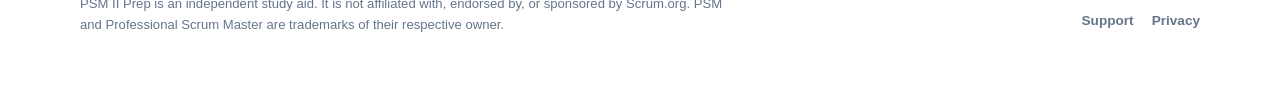
==== commit 38e3304a: "Update privacy policy for Firebase Analytics" ====
--- a/index.html
+++ b/index.html
@@ -105,7 +105,7 @@
           <article class="feature-card">
             <span class="icon">⌁</span>
             <h3><span data-copy="en">Private and offline</span><span data-copy="vi">Riêng tư và ngoại tuyến</span></h3>
-            <p><span data-copy="en">No account, ads, analytics, paywall, or tracking. The full question bank and your progress stay on your device.</span><span data-copy="vi">Không tài khoản, quảng cáo, phân tích, paywall hay theo dõi. Toàn bộ câu hỏi và tiến độ ở lại trên thiết bị.</span></p>
+            <p><span data-copy="en">No account, ads, paywall, IDFA, or cross-app tracking. Study data stays on your device; limited usage analytics help improve the app.</span><span data-copy="vi">Không tài khoản, quảng cáo, paywall, IDFA hay theo dõi chéo ứng dụng. Dữ liệu học ở lại trên thiết bị; dữ liệu sử dụng giới hạn giúp cải thiện ứng dụng.</span></p>
           </article>
         </div>
       </div>
